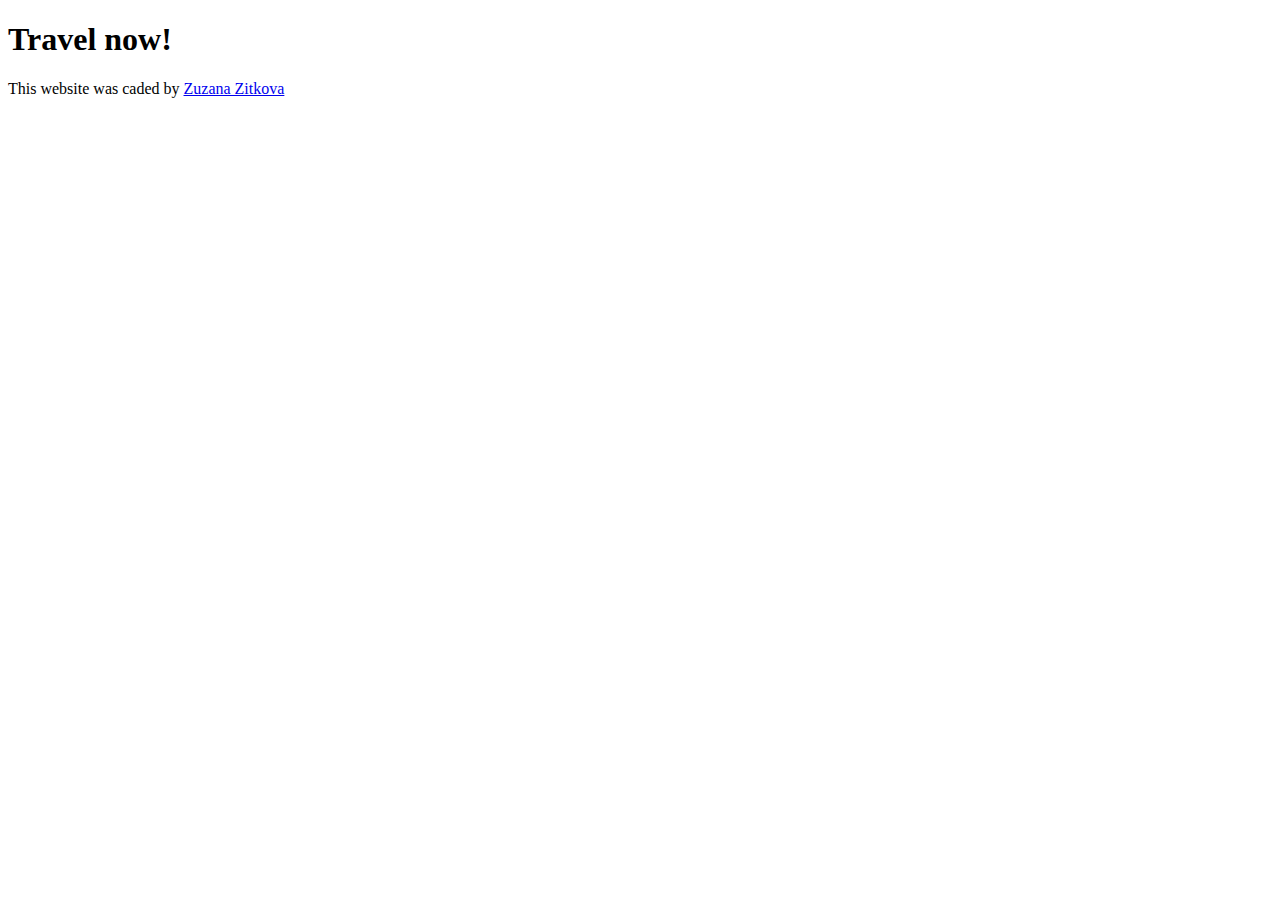
==== index.html @ 15201b0f "added highlight and link to github open source" ====
<!DOCTYPE html>
<html lang="en">
  <head>
    <link rel="preconnect" href="https://fonts.googleapis.com" />
    <link rel="preconnect" href="https://fonts.gstatic.com" crossorigin />
    <link
      href="https://fonts.googleapis.com/css2?family=Inconsolata:wght@200;300;500;700&family=Poppins:ital,wght@0,100;0,200;0,300;0,400;0,500;0,600;0,700;0,800;0,900;1,100;1,200;1,300;1,400;1,500;1,600;1,700;1,800;1,900&display=swap"
      rel="stylesheet"
    />
    <link rel="stylesheet" href="style/styles.css" />
    <meta charset="UTF-8" />
    <meta http-equiv="X-UA-Compatible" content="IE=edge" />
    <meta name="viewport" content="width=device-width, initial-scale=1.0" />
    <title>Travel</title>
  </head>
  <body>
    <h1>Travel now!</h1>
    <p>
      This website was caded by
      <a href="https://github.com/ZuzanaZitkova/travel">Zuzana Zitkova</a>
    </p>
  </body>
</html>
---- style/styles.css ----
/*font-family: 'Inconsolata', monospace
font-family: 'Poppins', sans-serif*/
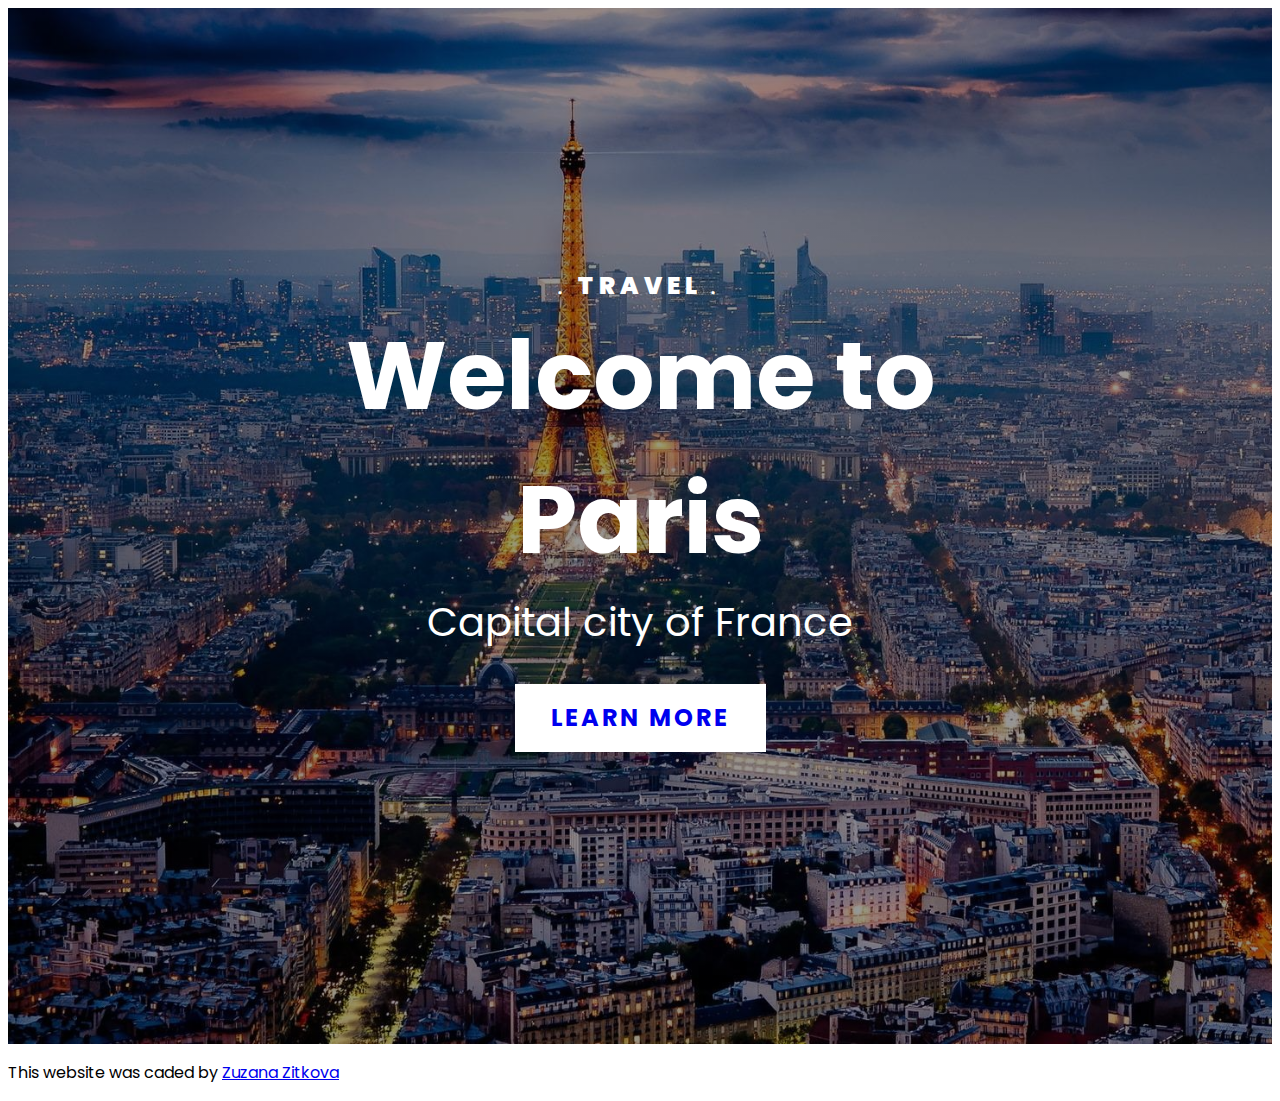
==== commit 02d287bd: "added a responsive header with an image background" ====
--- a/index.html
+++ b/index.html
@@ -14,7 +14,14 @@
     <title>Travel</title>
   </head>
   <body>
-    <h1>Travel now!</h1>
+    <div class="container">
+      <header>
+        <h3>﹒TRAVEL﹒</h3>
+        <h1>Welcome to Paris</h1>
+        <h2>Capital city of France</h2>
+        <a href="#">Learn more</a>
+      </header>
+    </div>
     <p>
       This website was caded by
       <a href="https://github.com/ZuzanaZitkova/travel">Zuzana Zitkova</a>
--- a/style/styles.css
+++ b/style/styles.css
@@ -1,2 +1,79 @@
 /*font-family: 'Inconsolata', monospace
 font-family: 'Poppins', sans-serif*/
+
+body {
+  font-family: poppins;
+}
+
+header {
+  background-image: linear-gradient(rgba(0, 0, 0, 0.4), rgba(0, 0, 0, 0.4)),
+    url('../images/paris.png');
+  background-repeat: none;
+  background-size: cover;
+  padding: 260px;
+  text-align: center;
+}
+
+.container {
+  max-width: 1400px;
+  margin: 0 auto;
+}
+
+header h1 {
+  font-weight: 700;
+  font-size: 96px;
+  line-height: 1.5;
+  margin: 0;
+  color: white;
+}
+
+header h2 {
+  font-weight: 400;
+  font-size: 40px;
+  line-height: 1.5;
+  margin: 0;
+  color: white;
+  text-align: center;
+}
+
+header h3 {
+  font-weight: 900;
+  font-size: 24px;
+  line-height: 1.5;
+  letter-spacing: 5px;
+  margin: 0;
+  color: white;
+}
+
+header a {
+  font-weight: 700;
+  font-size: 24px;
+  line-height: 1.5;
+  text-align: center;
+  letter-spacing: 3px;
+  text-decoration: none;
+  text-transform: uppercase;
+  padding: 16px 36px;
+  display: inline-block;
+  margin: 32px;
+  background-color: white;
+}
+
+@media (max-width: 900px) {
+  header {
+    padding: 30px 0;
+  }
+  header h1 {
+    font-size: 45px;
+  }
+  header h2 {
+    font-size: 20px;
+  }
+  header h3 {
+    font-size: 12px;
+  }
+  header a {
+    font-size: 10px;
+    padding: 10px 16px;
+  }
+}
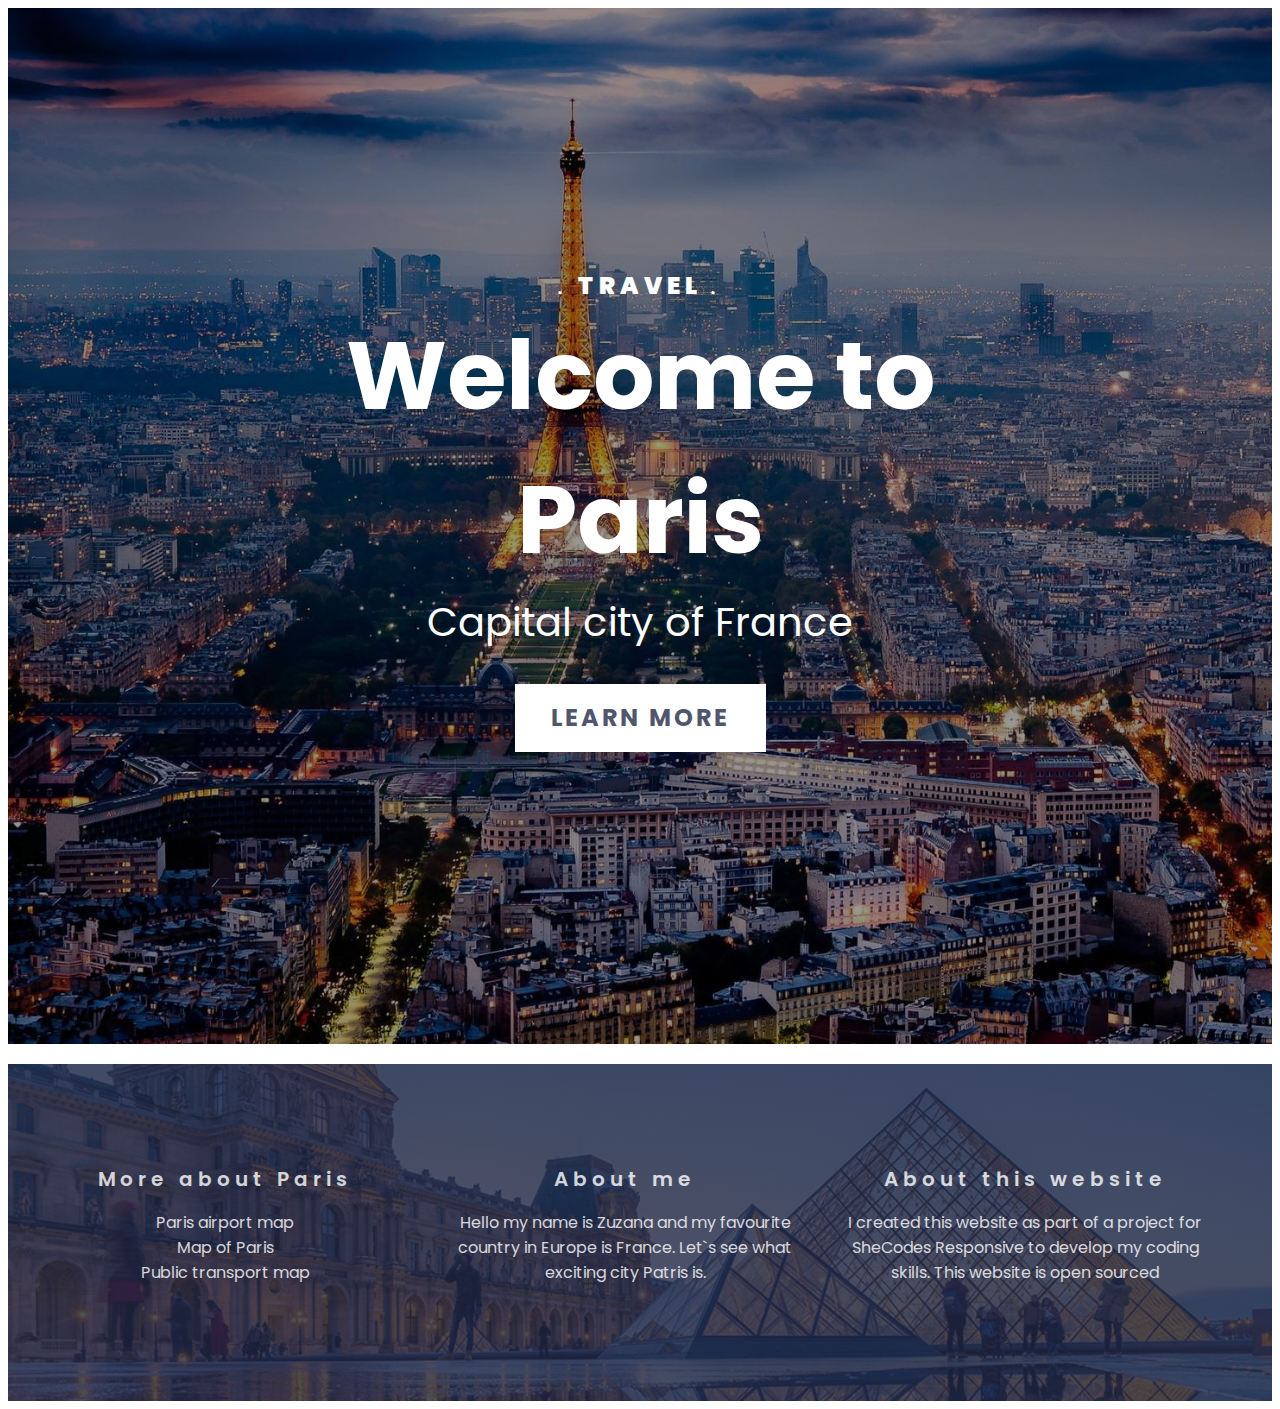
==== commit 09b3fec1: "added a footer" ====
--- a/index.html
+++ b/index.html
@@ -21,10 +21,57 @@
         <h2>Capital city of France</h2>
         <a href="#">Learn more</a>
       </header>
+      <footer>
+        <section class="grid">
+          <div>
+            <h3>More about Paris</h3>
+            <ul>
+              <li>
+                <a
+                  href="https://www.parisaeroport.fr/en/passengers/access/paris-charles-de-gaulle/terminals-map"
+                  target="_blank"
+                  >Paris airport map</a
+                >
+              </li>
+              <li>
+                <a
+                  href="https://www.visitacity.com/en/paris/attractions-map?gclid=CjwKCAjwq-WgBhBMEiwAzKSH6H6j_xXSRY0WJWMGg09RiWF6VUkmETCZSEYMJHQZ6m-M_wZ0oZ720RoCUNkQAvD_BwE"
+                  target="_blank"
+                  >Map of Paris</a
+                >
+              </li>
+              <li>
+                <a href="https://www.ratp.fr/en/plans" target="_blank"
+                  >Public transport map</a
+                >
+              </li>
+            </ul>
+          </div>
+          <div>
+            <h3>About me</h3>
+            <li>
+              <p>
+                Hello my name is Zuzana and my favourite country in Europe is
+                France. Let`s see what exciting city Patris is.
+              </p>
+            </li>
+          </div>
+          <div>
+            <h3>About this website</h3>
+            <li>
+              <p>
+                I created this website as part of a project for SheCodes
+                Responsive to develop my coding skills. This website is
+                <a
+                  href="https://github.com/ZuzanaZitkova/travel"
+                  target="_blank"
+                  >open sourced</a
+                >
+              </p>
+            </li>
+          </div>
+        </section>
+      </footer>
     </div>
-    <p>
-      This website was caded by
-      <a href="https://github.com/ZuzanaZitkova/travel">Zuzana Zitkova</a>
-    </p>
   </body>
 </html>
--- a/style/styles.css
+++ b/style/styles.css
@@ -46,6 +46,7 @@
 }
 
 header a {
+  color: rgba(32, 39, 68, 0.8);
   font-weight: 700;
   font-size: 24px;
   line-height: 1.5;
@@ -57,6 +58,56 @@
   display: inline-block;
   margin: 32px;
   background-color: white;
+}
+
+section {
+  max-width: 1200px;
+  margin: 0 auto;
+}
+
+footer {
+  background-image: linear-gradient(
+      rgba(32, 39, 68, 0.8),
+      rgba(32, 39, 68, 0.8)
+    ),
+    url('../images/louvre.png');
+  background-repeat: no-repeat;
+  background-size: cover;
+  padding: 100px 0;
+  color: white;
+  margin-top: 20px;
+}
+footer ul {
+  padding-left: 0px;
+}
+footer li {
+  text-align: center;
+  margin: 0 auto;
+  list-style: none;
+  padding-right: 30px;
+  opacity: 0.8;
+}
+footer h3 {
+  opacity: 0.8;
+  text-align: center;
+  padding-right: 30px;
+  margin: 30px;
+  font-weight: 600;
+  font-size: 20px;
+  line-height: 1.5;
+  letter-spacing: 5px;
+  margin: 0;
+  color: white;
+}
+footer a {
+  color: white;
+  text-decoration: none;
+}
+
+.grid {
+  display: grid;
+  grid-template-columns: 2fr 2fr 2fr;
+  text-align: justify;
 }
 
 @media (max-width: 900px) {
@@ -76,4 +127,10 @@
     font-size: 10px;
     padding: 10px 16px;
   }
+  footer h3 {
+    font-size: 12px;
+  }
+  footer li {
+    font-size: 10px;
+  }
 }
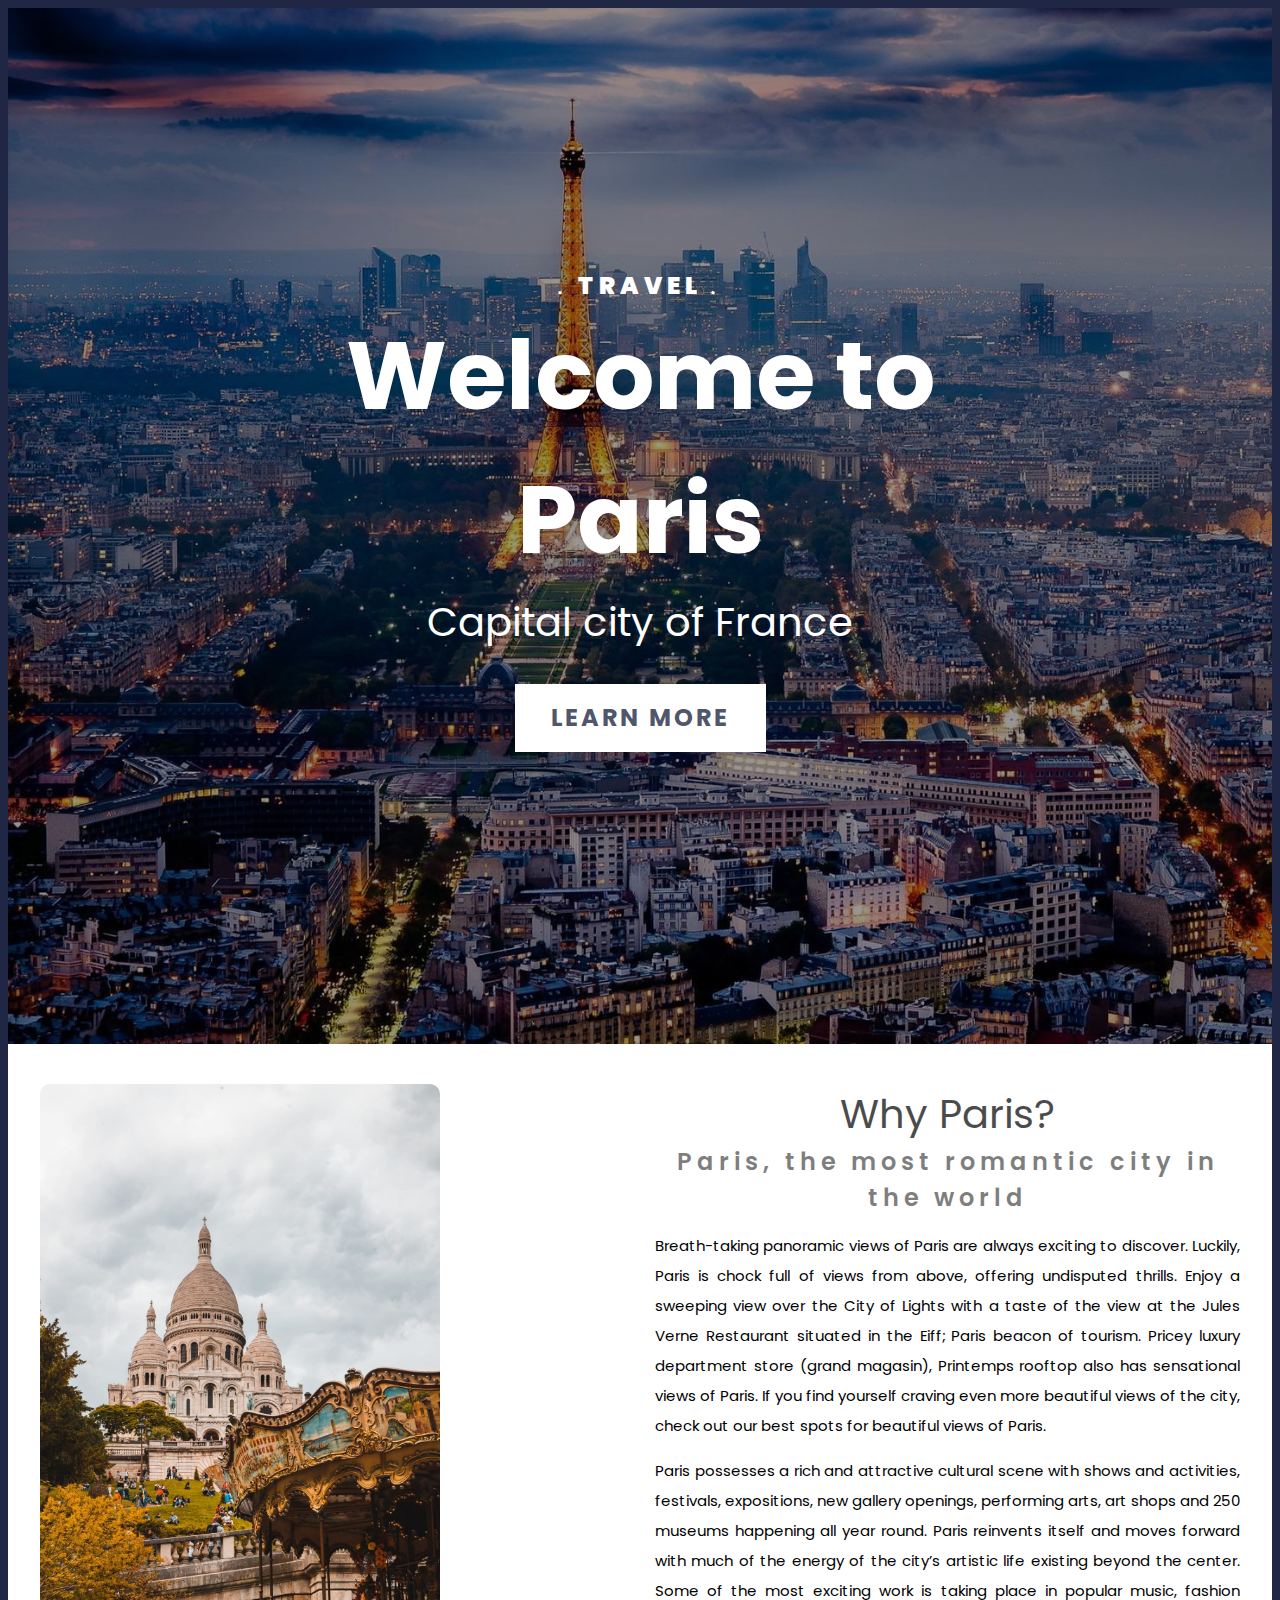
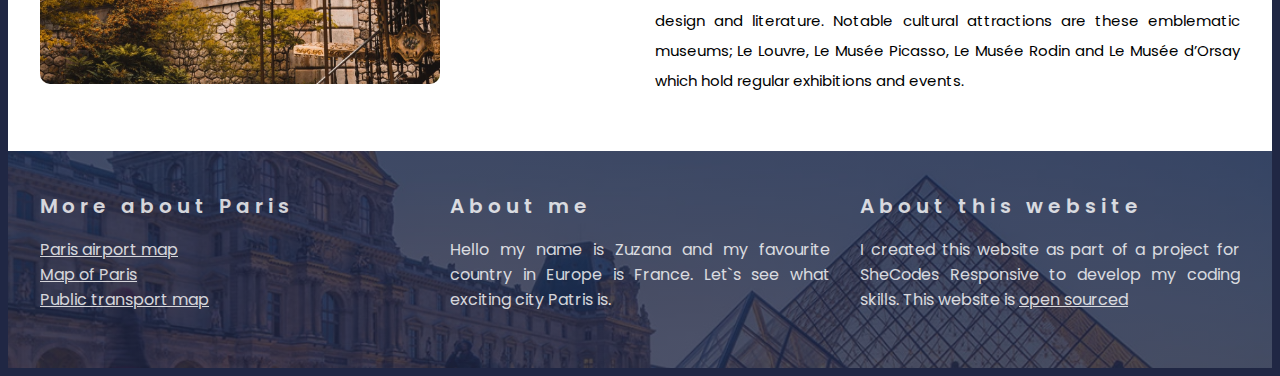
==== commit cbd7d3f3: "added first main part of the body" ====
--- a/index.html
+++ b/index.html
@@ -21,8 +21,43 @@
         <h2>Capital city of France</h2>
         <a href="#">Learn more</a>
       </header>
+      <main>
+        <section class="grid grid-2-columns">
+          <div>
+            <img src="images/church.png" />
+          </div>
+          <div>
+            <h2>Why Paris?</h2>
+            <h3>Paris, the most romantic city in the world</h3>
+            <p>
+              Breath-taking panoramic views of Paris are always exciting to
+              discover. Luckily, Paris is chock full of views from above,
+              offering undisputed thrills. Enjoy a sweeping view over the City
+              of Lights with a taste of the view at the Jules Verne Restaurant
+              situated in the Eiff; Paris beacon of tourism. Pricey luxury
+              department store (grand magasin), Printemps rooftop also has
+              sensational views of Paris. If you find yourself craving even more
+              beautiful views of the city, check out our best spots for
+              beautiful views of Paris.
+            </p>
+            <p>
+              Paris possesses a rich and attractive cultural scene with shows
+              and activities, festivals, expositions, new gallery openings,
+              performing arts, art shops and 250 museums happening all year
+              round. Paris reinvents itself and moves forward with much of the
+              energy of the city’s artistic life existing beyond the center.
+              Some of the most exciting work is taking place in popular music,
+              fashion design and literature. Notable cultural attractions are
+              these emblematic museums; Le Louvre, Le Musée Picasso, Le Musée
+              Rodin and Le Musée d’Orsay which hold regular exhibitions and
+              events.
+            </p>
+          </div>
+        </section>
+      </main>
+
       <footer>
-        <section class="grid">
+        <section class="grid grid-3-columns">
           <div>
             <h3>More about Paris</h3>
             <ul>
--- a/style/styles.css
+++ b/style/styles.css
@@ -3,6 +3,7 @@
 
 body {
   font-family: poppins;
+  background-color: rgba(32, 39, 68);
 }
 
 header {
@@ -65,6 +66,40 @@
   margin: 0 auto;
 }
 
+img {
+  max-width: 600px;
+  height: 600px;
+  border-radius: 10px;
+}
+main {
+  background-color: white;
+  padding: 40px 0;
+  margin: 0 auto;
+}
+
+main h2 {
+  font-weight: 400;
+  font-size: 40px;
+  line-height: 1.5;
+  margin: 0;
+  opacity: 0.7;
+  text-align: center;
+}
+
+main h3 {
+  font-weight: 600;
+  text-align: center;
+  font-size: 24px;
+  line-height: 1.5;
+  letter-spacing: 5px;
+  margin: 0;
+  opacity: 0.5;
+}
+
+main p {
+  font-size: 15px;
+  line-height: 2;
+}
 footer {
   background-image: linear-gradient(
       rgba(32, 39, 68, 0.8),
@@ -73,24 +108,19 @@
     url('../images/louvre.png');
   background-repeat: no-repeat;
   background-size: cover;
-  padding: 100px 0;
+  padding: 40px 0;
   color: white;
-  margin-top: 20px;
 }
 footer ul {
-  padding-left: 0px;
+  padding: 0px;
 }
 footer li {
-  text-align: center;
   margin: 0 auto;
   list-style: none;
-  padding-right: 30px;
   opacity: 0.8;
 }
 footer h3 {
   opacity: 0.8;
-  text-align: center;
-  padding-right: 30px;
   margin: 30px;
   font-weight: 600;
   font-size: 20px;
@@ -101,13 +131,19 @@
 }
 footer a {
   color: white;
-  text-decoration: none;
+}
+.grid-2-columns {
+  grid-template-columns: 1fr 1fr;
+  grid-gap: 20px;
 }
 
+.grid-3-columns {
+  grid-template-columns: 2fr 2fr 2fr;
+}
 .grid {
   display: grid;
-  grid-template-columns: 2fr 2fr 2fr;
   text-align: justify;
+  grid-gap: 30px;
 }
 
 @media (max-width: 900px) {
@@ -115,22 +151,44 @@
     padding: 30px 0;
   }
   header h1 {
-    font-size: 45px;
+    font-size: 60px;
   }
   header h2 {
-    font-size: 20px;
+    font-size: 25px;
   }
   header h3 {
-    font-size: 12px;
+    font-size: 15px;
   }
   header a {
-    font-size: 10px;
+    font-size: 15px;
     padding: 10px 16px;
   }
+
+  .grid-2-columns {
+    grid-template-columns: 1fr;
+    padding: 20px;
+  }
+  main img {
+    display: block;
+    margin: 0 auto;
+  }
+  main h2 {
+    font-size: 25px;
+  }
+  main h3 {
+    font-size: 15px;
+  }
+  main p {
+    font-size: 15px;
+  }
+  .grid-3-columns {
+    grid-template-columns: 1fr;
+    padding: 20px;
+  }
   footer h3 {
-    font-size: 12px;
+    font-size: 15px;
   }
   footer li {
-    font-size: 10px;
+    font-size: 15px;
   }
 }
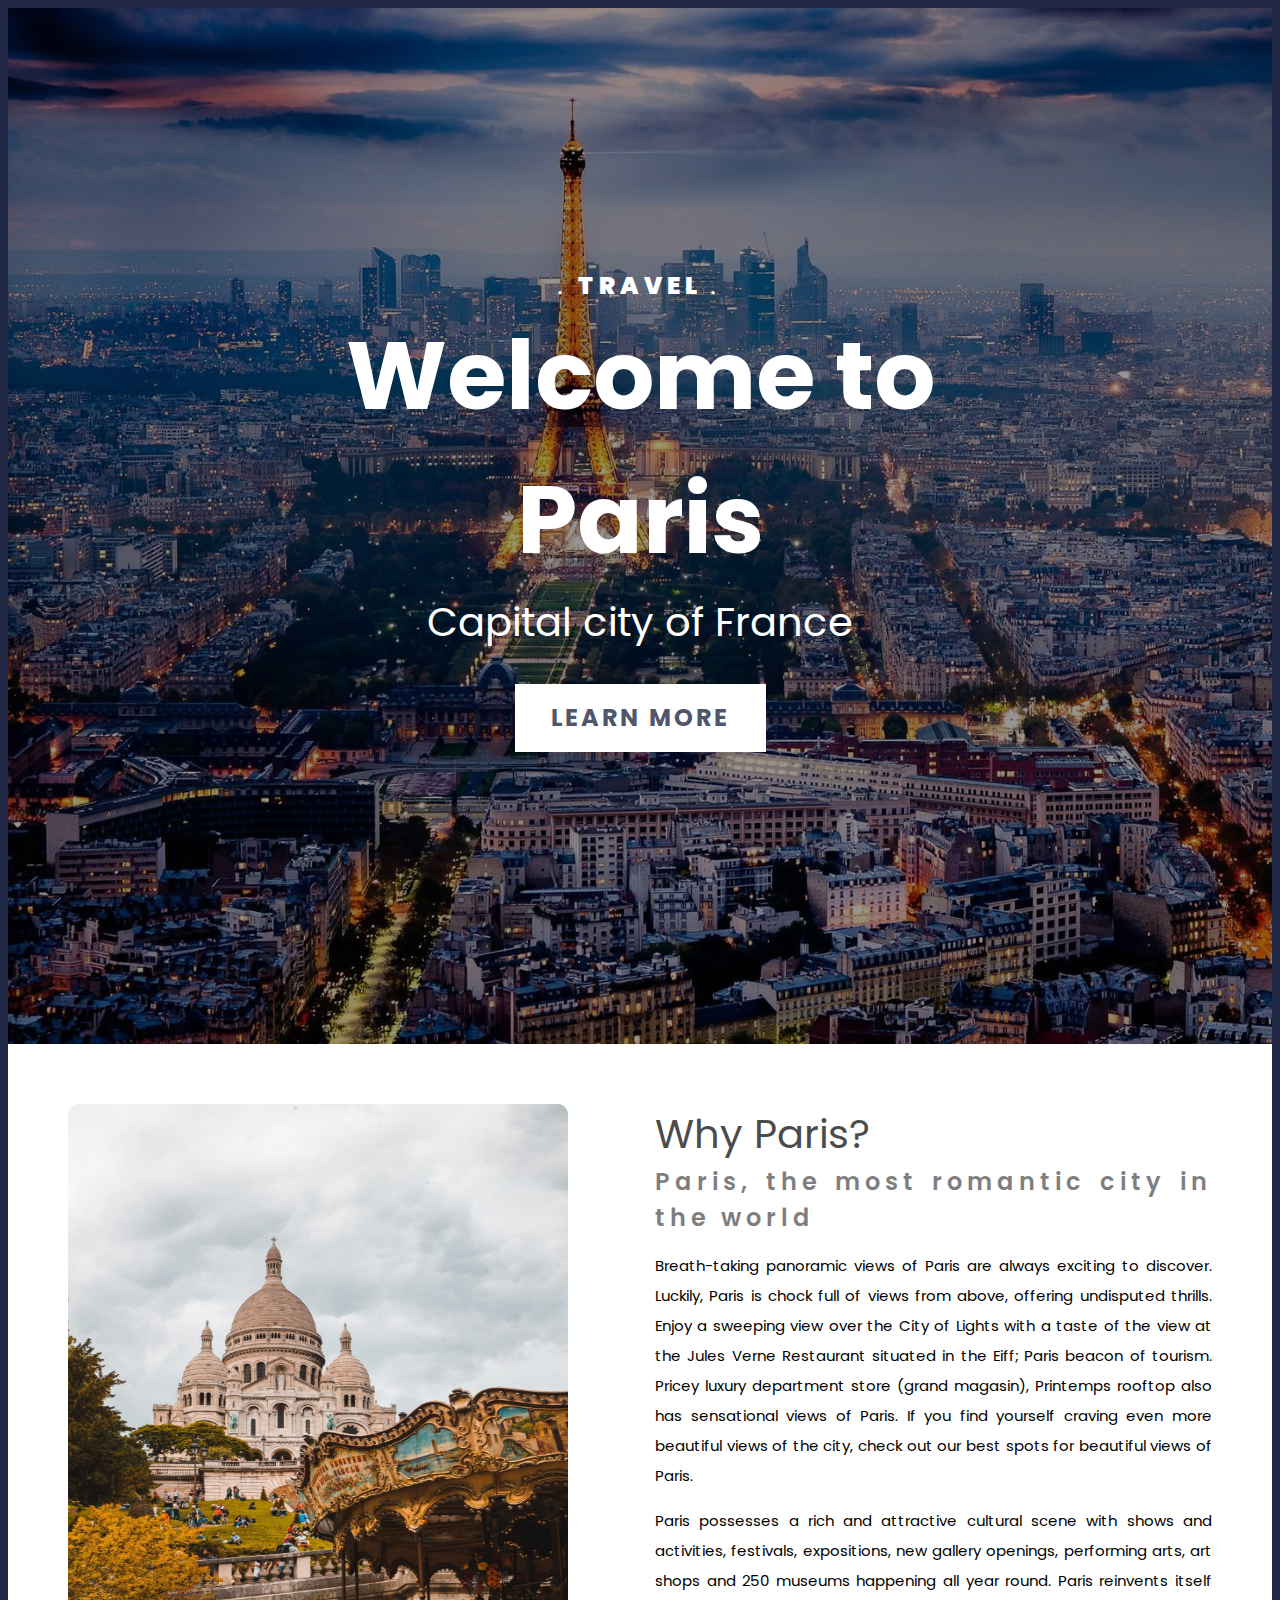
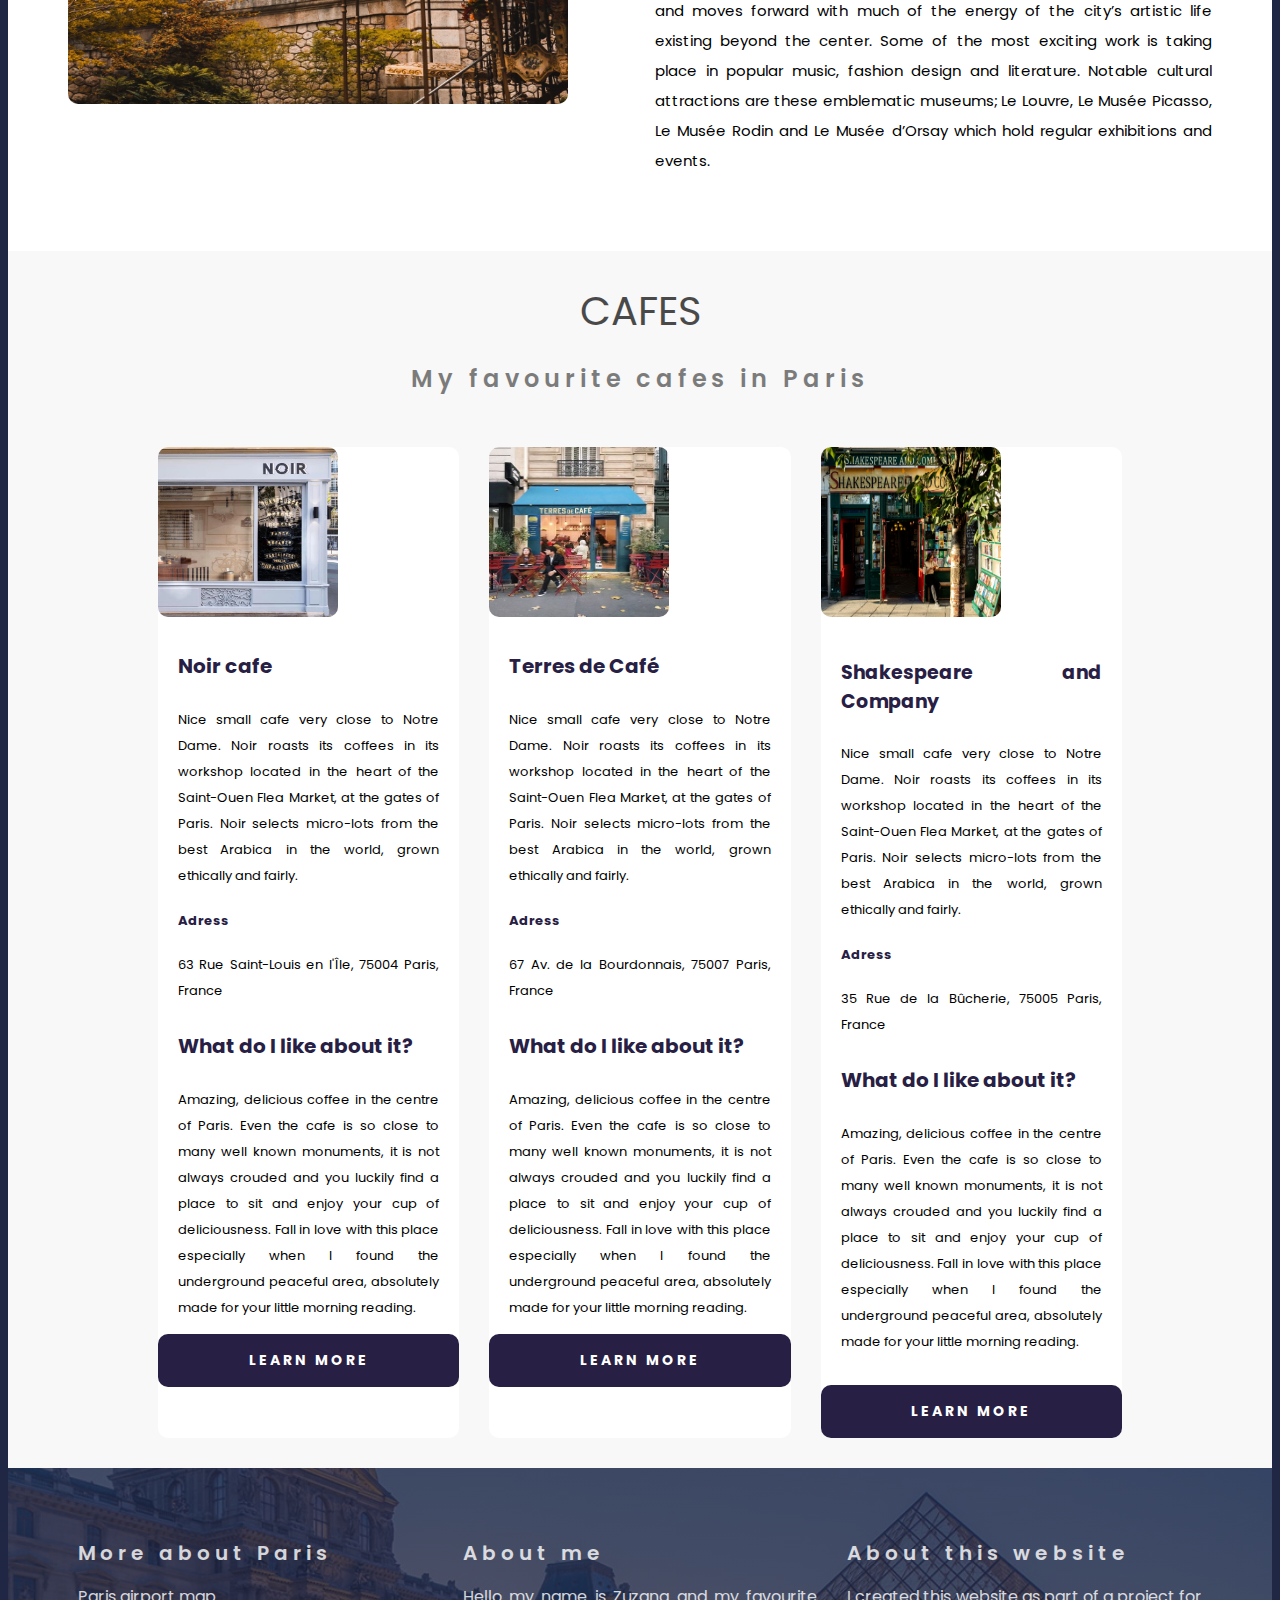
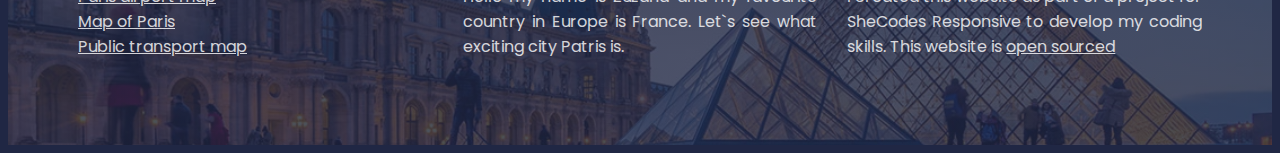
==== commit 2696ba2e: "added a new part of main section "My favourite cafes in Paris"" ====
--- a/index.html
+++ b/index.html
@@ -54,6 +54,96 @@
             </p>
           </div>
         </section>
+        <section class="secondary">
+          <h2 class="center">CAFES</h2>
+          <h3 class="center">My favourite cafes in Paris</h3>
+          <div class="grid grid-3-columns">
+            <div class="card">
+              <div class="card-header">
+                <img src="images/noir2.png" />
+              </div>
+              <div class="card-body">
+                <h4>Noir cafe</h4>
+                <p>
+                  Nice small cafe very close to Notre Dame. Noir roasts its
+                  coffees in its workshop located in the heart of the Saint-Ouen
+                  Flea Market, at the gates of Paris. Noir selects micro-lots
+                  from the best Arabica in the world, grown ethically and
+                  fairly.
+                </p>
+                <h5>Adress</h5>
+                <p>63 Rue Saint-Louis en l'Île, 75004 Paris, France</p>
+                <h4>What do I like about it?</h4>
+                <p>
+                  Amazing, delicious coffee in the centre of Paris. Even the
+                  cafe is so close to many well known monuments, it is not
+                  always crouded and you luckily find a place to sit and enjoy
+                  your cup of deliciousness. Fall in love with this place
+                  especially when I found the underground peaceful area,
+                  absolutely made for your little morning reading.
+                </p>
+              </div>
+              <a href="https://noircoffeeshop.com" class="btn">Learn more</a>
+            </div>
+            <div class="card">
+              <div class="card-header">
+                <img src="images/terres.png" />
+              </div>
+              <div class="card-body">
+                <h4>Terres de Café</h4>
+                <p>
+                  Nice small cafe very close to Notre Dame. Noir roasts its
+                  coffees in its workshop located in the heart of the Saint-Ouen
+                  Flea Market, at the gates of Paris. Noir selects micro-lots
+                  from the best Arabica in the world, grown ethically and
+                  fairly.
+                </p>
+                <h5>Adress</h5>
+                <p>67 Av. de la Bourdonnais, 75007 Paris, France</p>
+                <h4>What do I like about it?</h4>
+                <p>
+                  Amazing, delicious coffee in the centre of Paris. Even the
+                  cafe is so close to many well known monuments, it is not
+                  always crouded and you luckily find a place to sit and enjoy
+                  your cup of deliciousness. Fall in love with this place
+                  especially when I found the underground peaceful area,
+                  absolutely made for your little morning reading.
+                </p>
+              </div>
+              <a href="https://noircoffeeshop.com" class="btn">Learn more</a>
+            </div>
+
+            <div class="card">
+              <div class="card-header">
+                <img src="images/shakespeare.png" />
+              </div>
+              <div class="card-body">
+                <h4 class="shakespeare">Shakespeare and Company</h4>
+                <p>
+                  Nice small cafe very close to Notre Dame. Noir roasts its
+                  coffees in its workshop located in the heart of the Saint-Ouen
+                  Flea Market, at the gates of Paris. Noir selects micro-lots
+                  from the best Arabica in the world, grown ethically and
+                  fairly.
+                </p>
+                <h5>Adress</h5>
+                <p>35 Rue de la Bûcherie, 75005 Paris, France</p>
+                <h4>What do I like about it?</h4>
+                <p>
+                  Amazing, delicious coffee in the centre of Paris. Even the
+                  cafe is so close to many well known monuments, it is not
+                  always crouded and you luckily find a place to sit and enjoy
+                  your cup of deliciousness. Fall in love with this place
+                  especially when I found the underground peaceful area,
+                  absolutely made for your little morning reading.
+                </p>
+              </div>
+              <div class="button">
+                <a href="https://noircoffeeshop.com" class="btn">Learn more</a>
+              </div>
+            </div>
+          </div>
+        </section>
       </main>
 
       <footer>
--- a/style/styles.css
+++ b/style/styles.css
@@ -16,7 +16,7 @@
 }
 
 .container {
-  max-width: 1400px;
+  max-width: 1300px;
   margin: 0 auto;
 }
 
@@ -62,18 +62,20 @@
 }
 
 section {
-  max-width: 1200px;
-  margin: 0 auto;
+  max-width: 100%;
+  margin: 0 auto;
+  padding: 60px;
 }
 
 img {
-  max-width: 600px;
+  width: 500px;
   height: 600px;
   border-radius: 10px;
+  margin: auto;
 }
 main {
   background-color: white;
-  padding: 40px 0;
+
   margin: 0 auto;
 }
 
@@ -83,12 +85,10 @@
   line-height: 1.5;
   margin: 0;
   opacity: 0.7;
-  text-align: center;
 }
 
 main h3 {
   font-weight: 600;
-  text-align: center;
   font-size: 24px;
   line-height: 1.5;
   letter-spacing: 5px;
@@ -96,10 +96,78 @@
   opacity: 0.5;
 }
 
+.card h4 {
+  font-weight: 700;
+  font-size: 20px;
+  line-height: 1.5;
+  color: #272044;
+}
+
+.card h5 {
+  font-weight: 700;
+  font-size: 13px;
+  line-height: 1.5;
+  color: #272044;
+}
+.card p {
+  font-size: 13px;
+}
 main p {
   font-size: 15px;
   line-height: 2;
 }
+.card img {
+  margin: 0;
+  width: 180px;
+  height: 170px;
+}
+.card-body .shakespeare {
+  font-size: 19px;
+  margin-top: 35px;
+}
+.card {
+  margin-top: 30px;
+  border-radius: 10px;
+  background: white;
+}
+
+.card-body {
+  padding-right: 20px;
+  padding-left: 20px;
+  padding-bottom: 0;
+}
+.btn {
+  border-radius: 10px;
+  display: block;
+  color: white;
+  font-weight: 700;
+  font-size: 14px;
+  line-height: 1.5;
+  text-align: center;
+  letter-spacing: 3px;
+  text-transform: uppercase;
+  padding: 16px;
+  background-color: #272044;
+  text-decoration: none;
+}
+
+.button {
+  margin-top: 30px;
+  width: auto;
+}
+
+main .secondary h3 {
+  margin: 20px;
+}
+main .secondary {
+  background-color: #f8f8f8;
+  padding: 30px 150px;
+}
+
+main .center {
+  text-align: center;
+}
+
 footer {
   background-image: linear-gradient(
       rgba(32, 39, 68, 0.8),
@@ -108,7 +176,7 @@
     url('../images/louvre.png');
   background-repeat: no-repeat;
   background-size: cover;
-  padding: 40px 0;
+  padding: 10px;
   color: white;
 }
 footer ul {
@@ -132,6 +200,7 @@
 footer a {
   color: white;
 }
+
 .grid-2-columns {
   grid-template-columns: 1fr 1fr;
   grid-gap: 20px;
@@ -145,7 +214,19 @@
   text-align: justify;
   grid-gap: 30px;
 }
-
+@media (max-width: 1200px) {
+  main .secondary {
+    padding: 20px;
+  }
+  main img {
+    display: block;
+    margin: 0 auto;
+  }
+  .grid-2-columns {
+    grid-template-columns: 1fr;
+    padding: 20px;
+  }
+}
 @media (max-width: 900px) {
   header {
     padding: 30px 0;
@@ -172,6 +253,9 @@
     display: block;
     margin: 0 auto;
   }
+  main .secondary {
+    padding: 20px;
+  }
   main h2 {
     font-size: 25px;
   }
@@ -185,6 +269,7 @@
     grid-template-columns: 1fr;
     padding: 20px;
   }
+
   footer h3 {
     font-size: 15px;
   }
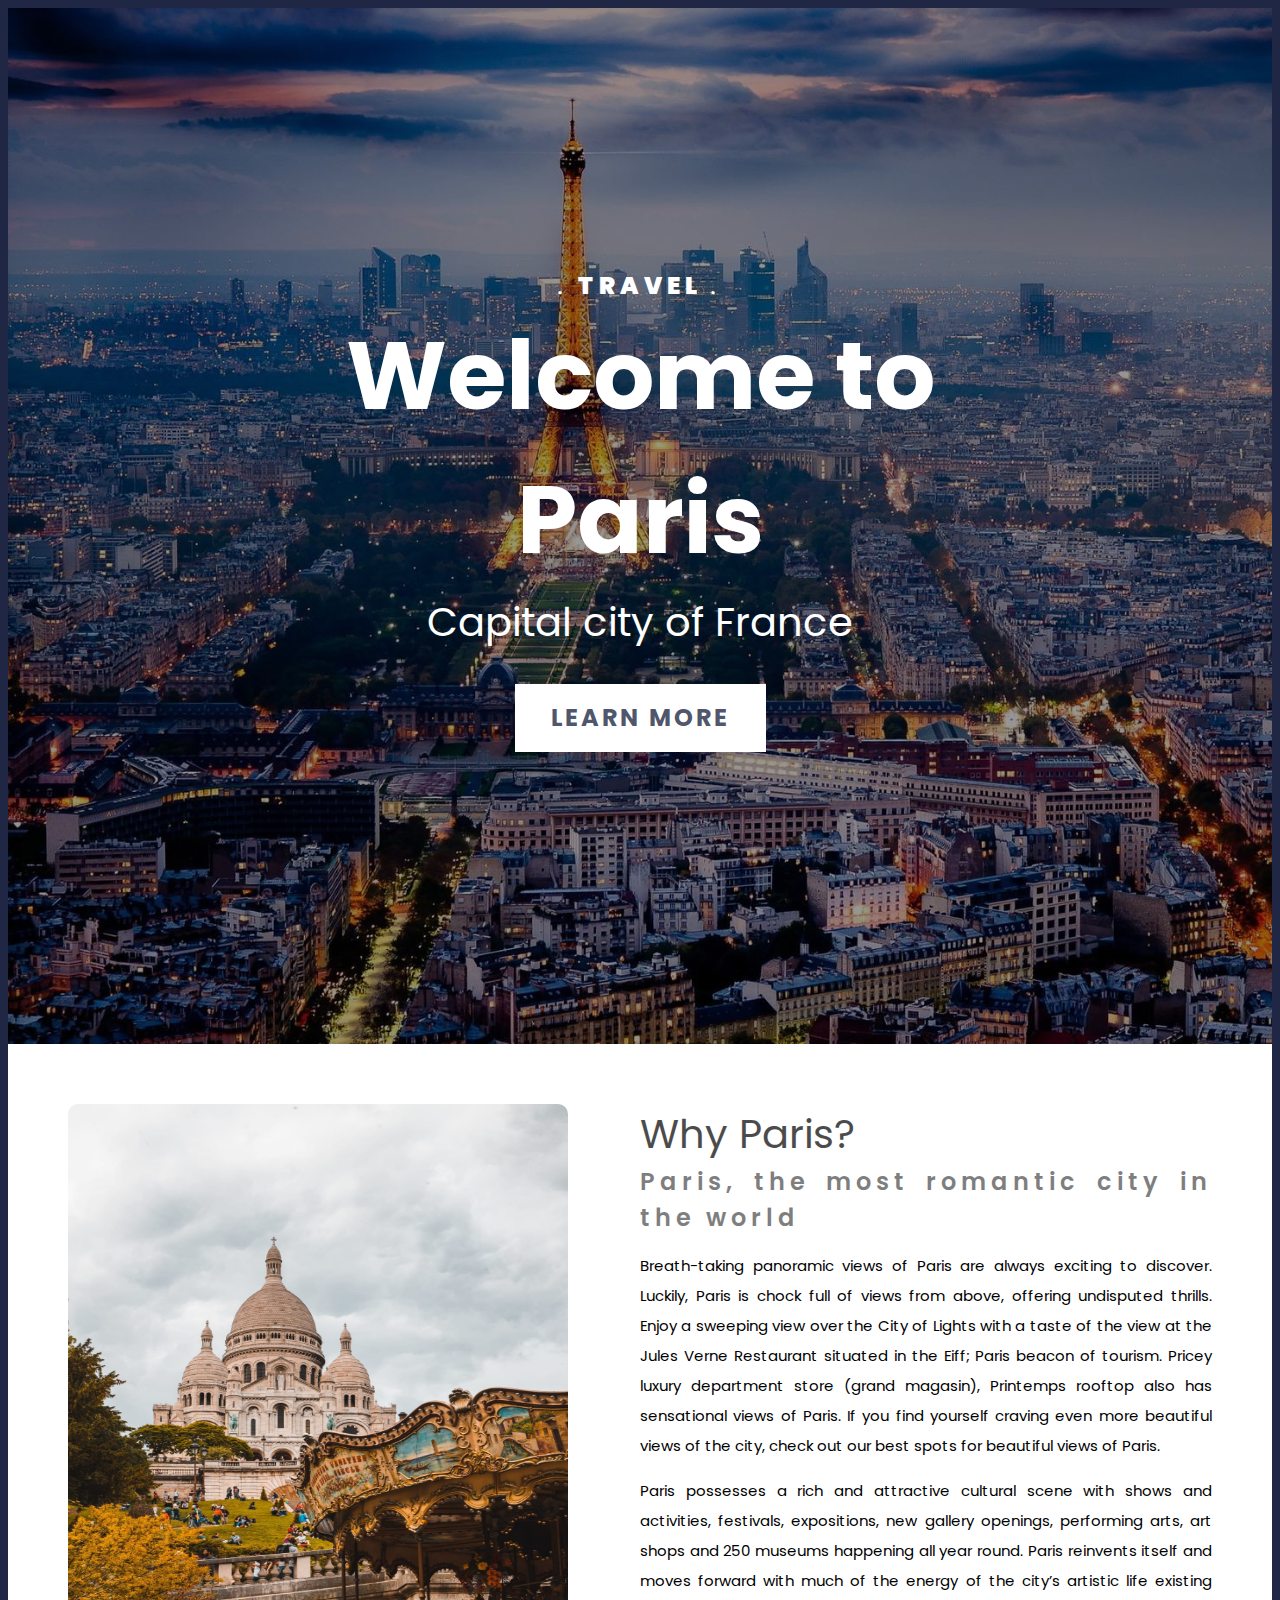
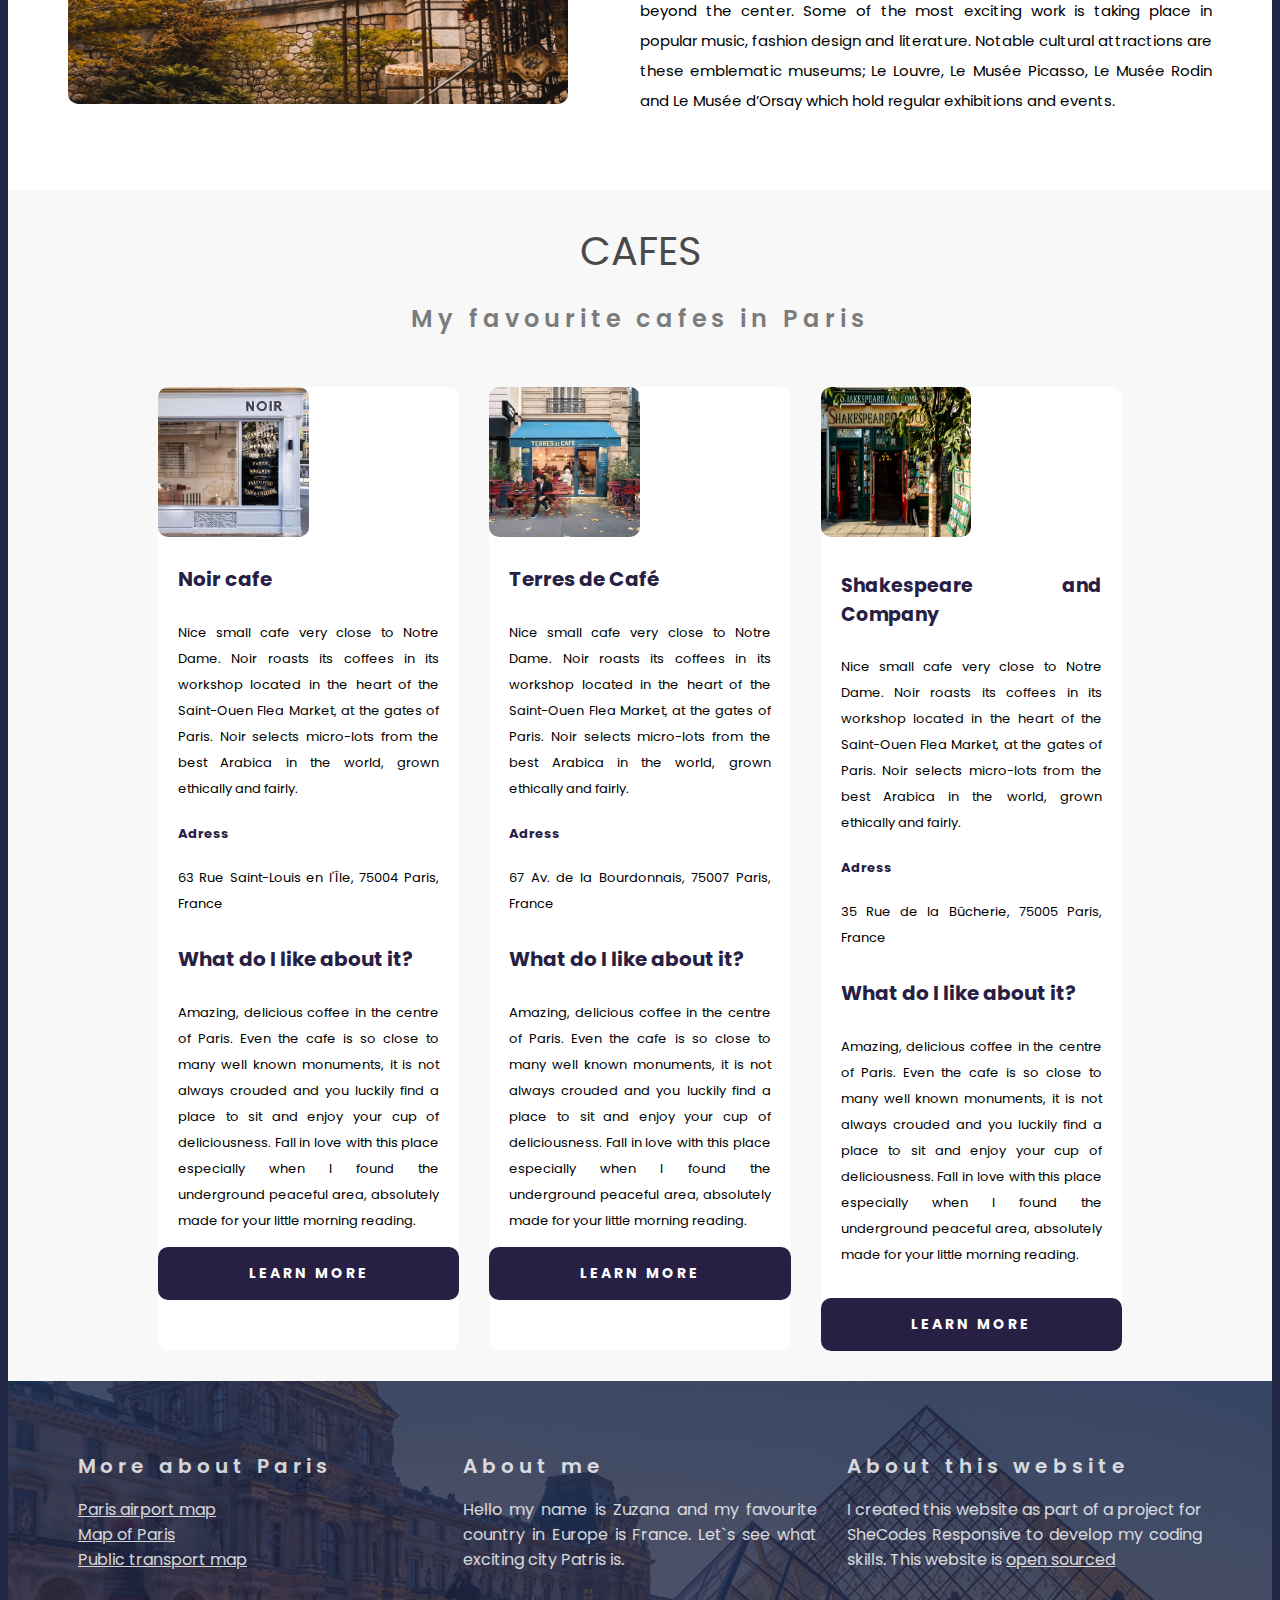
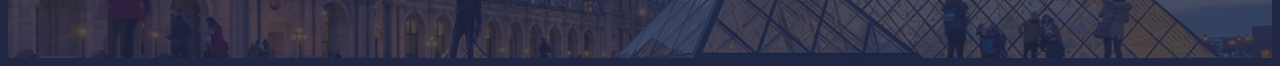
==== commit 40dd6f82: "added embeds - maps,  into main section of cafes" ====
--- a/index.html
+++ b/index.html
@@ -59,8 +59,16 @@
           <h3 class="center">My favourite cafes in Paris</h3>
           <div class="grid grid-3-columns">
             <div class="card">
-              <div class="card-header">
+              <div class="card-header grid grid-2-columns">
                 <img src="images/noir2.png" />
+                <iframe
+                  src="https://www.google.com/maps/embed?pb=!1m18!1m12!1m3!1d2625.3044300437946!2d2.352536515792179!3d48.85240497928693!2m3!1f0!2f0!3f0!3m2!1i1024!2i768!4f13.1!3m3!1m2!1s0x47e67110d8b4b9ff%3A0x73996afec24059aa!2sNoir%20-%20Coffee%20Shop%20%26%20Torr%C3%A9facteur!5e0!3m2!1sen!2snz!4v1679613338241!5m2!1sen!2snz"
+                  class="embed"
+                  style="border: 0"
+                  allowfullscreen=""
+                  loading="lazy"
+                  referrerpolicy="no-referrer-when-downgrade"
+                ></iframe>
               </div>
               <div class="card-body">
                 <h4>Noir cafe</h4>
@@ -86,8 +94,16 @@
               <a href="https://noircoffeeshop.com" class="btn">Learn more</a>
             </div>
             <div class="card">
-              <div class="card-header">
+              <div class="card-header grid grid-2-columns">
                 <img src="images/terres.png" />
+                <iframe
+                  src="https://www.google.com/maps/embed?pb=!1m18!1m12!1m3!1d42001.06893917599!2d2.2743959705673906!3d48.85693640789798!2m3!1f0!2f0!3f0!3m2!1i1024!2i768!4f13.1!3m3!1m2!1s0x47e66fdffa621517%3A0xe8951c3979be50c9!2sTerres%20de%20Caf%C3%A9!5e0!3m2!1sen!2snz!4v1679613467592!5m2!1sen!2snz"
+                  class="embed"
+                  style="border: 0"
+                  allowfullscreen=""
+                  loading="lazy"
+                  referrerpolicy="no-referrer-when-downgrade"
+                ></iframe>
               </div>
               <div class="card-body">
                 <h4>Terres de Café</h4>
@@ -114,8 +130,16 @@
             </div>
 
             <div class="card">
-              <div class="card-header">
+              <div class="card-header grid grid-2-columns">
                 <img src="images/shakespeare.png" />
+                <iframe
+                  src="https://www.google.com/maps/embed?pb=!1m18!1m12!1m3!1d6031.321991669321!2d2.344234075776385!3d48.85276685246818!2m3!1f0!2f0!3f0!3m2!1i1024!2i768!4f13.1!3m3!1m2!1s0x47e671e11e57b6ff%3A0x1338ace04de752b3!2sShakespeare%20and%20Company!5e0!3m2!1sen!2snz!4v1679613423500!5m2!1sen!2snz"
+                  class="embed"
+                  style="border: 0"
+                  allowfullscreen=""
+                  loading="lazy"
+                  referrerpolicy="no-referrer-when-downgrade"
+                ></iframe>
               </div>
               <div class="card-body">
                 <h4 class="shakespeare">Shakespeare and Company</h4>
--- a/style/styles.css
+++ b/style/styles.css
@@ -117,9 +117,12 @@
   line-height: 2;
 }
 .card img {
-  margin: 0;
-  width: 180px;
-  height: 170px;
+  max-height: 150px;
+
+  width: 100%;
+}
+.card-header .grid-2-columns {
+  grid-gap: 0;
 }
 .card-body .shakespeare {
   font-size: 19px;
@@ -168,6 +171,11 @@
   text-align: center;
 }
 
+.embed {
+  max-height: 150px;
+  width: 100%;
+  border-radius: 10px;
+}
 footer {
   background-image: linear-gradient(
       rgba(32, 39, 68, 0.8),
@@ -203,20 +211,20 @@
 
 .grid-2-columns {
   grid-template-columns: 1fr 1fr;
-  grid-gap: 20px;
 }
 
 .grid-3-columns {
   grid-template-columns: 2fr 2fr 2fr;
+  grid-gap: 30px;
 }
 .grid {
   display: grid;
   text-align: justify;
-  grid-gap: 30px;
-}
+}
+
 @media (max-width: 1200px) {
   main .secondary {
-    padding: 20px;
+    padding: 10px;
   }
   main img {
     display: block;
@@ -226,6 +234,16 @@
     grid-template-columns: 1fr;
     padding: 20px;
   }
+  .card-header img {
+    max-width: 300px;
+    max-height: 250px;
+    margin-bottom: 10px;
+  }
+  .card-header .embed {
+    max-width: 300px;
+    max-height: 300px;
+    margin: 0 auto;
+  }
 }
 @media (max-width: 900px) {
   header {
@@ -265,6 +283,17 @@
   main p {
     font-size: 15px;
   }
+  .card-header img {
+    max-width: 300px;
+    max-height: 250px;
+    margin-bottom: 10px;
+  }
+
+  .card-header .embed {
+    max-width: 300px;
+    max-height: 300px;
+    margin: 0 auto;
+  }
   .grid-3-columns {
     grid-template-columns: 1fr;
     padding: 20px;
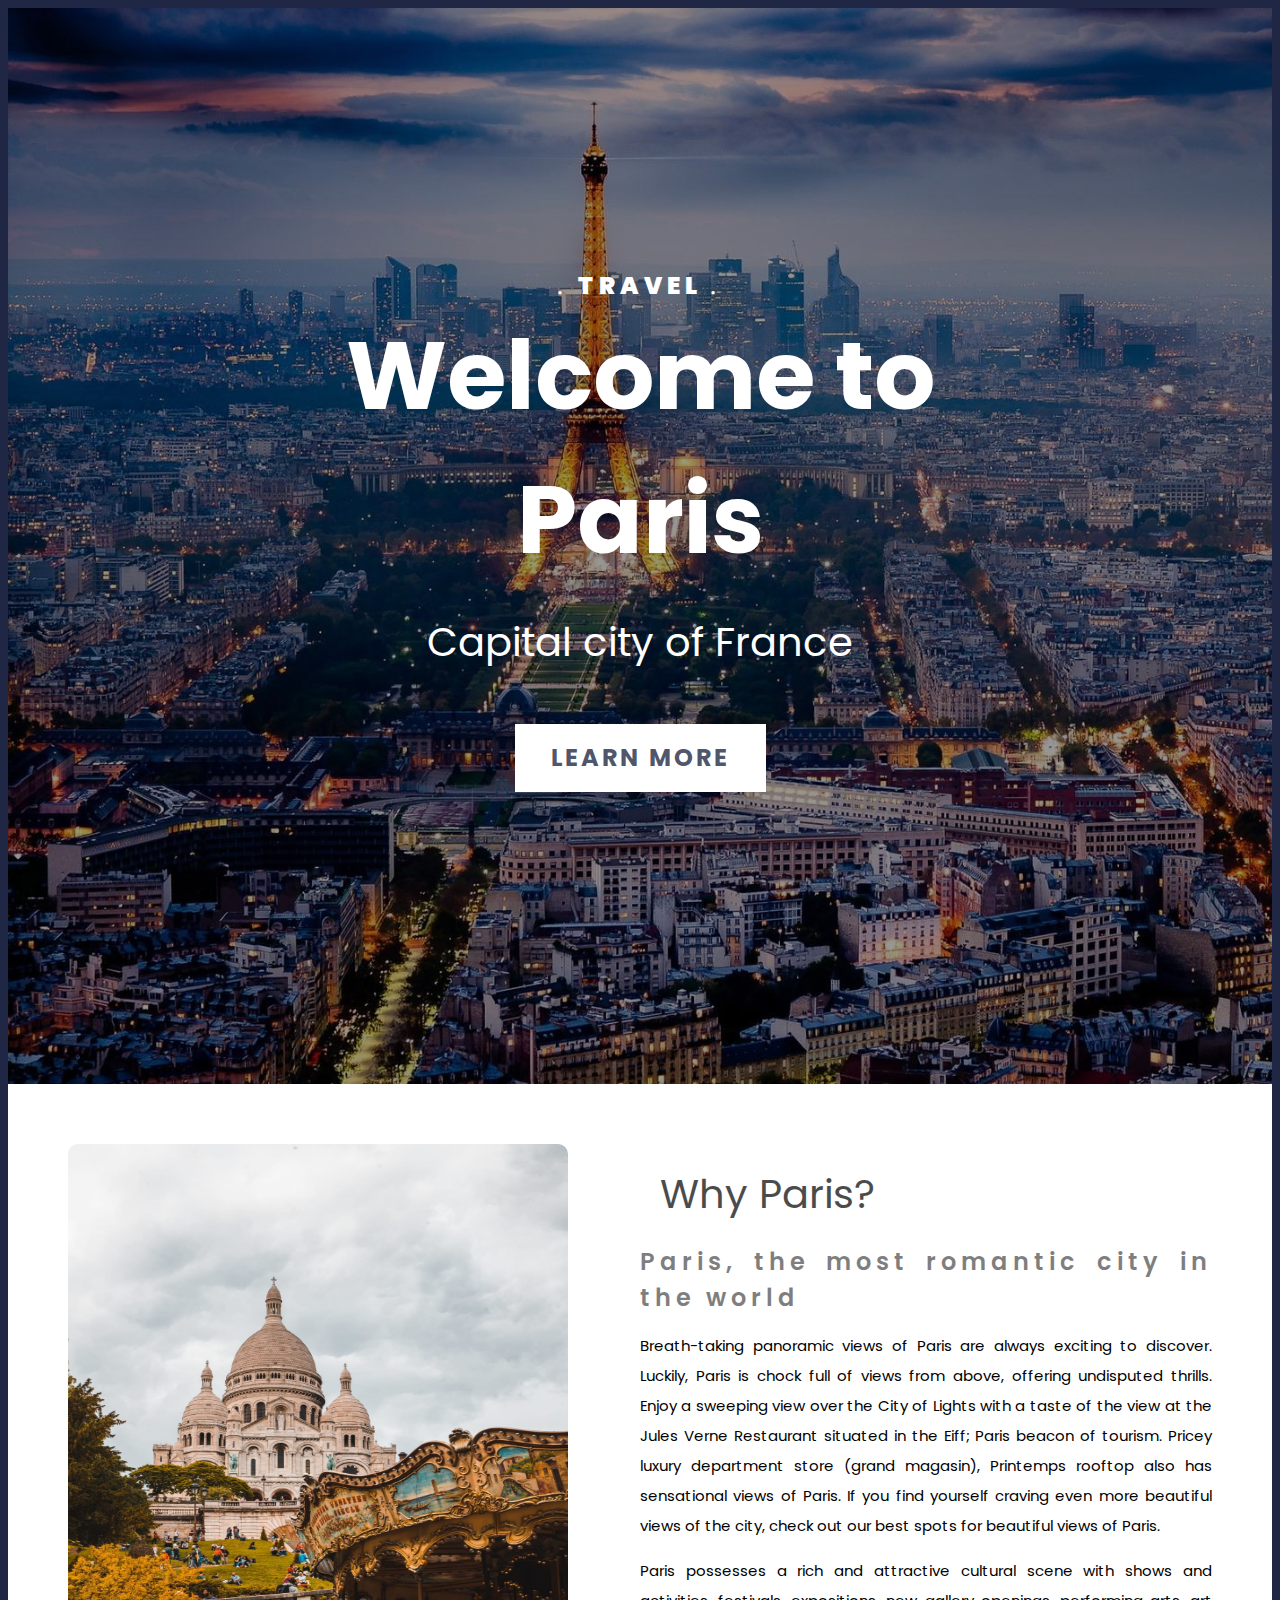
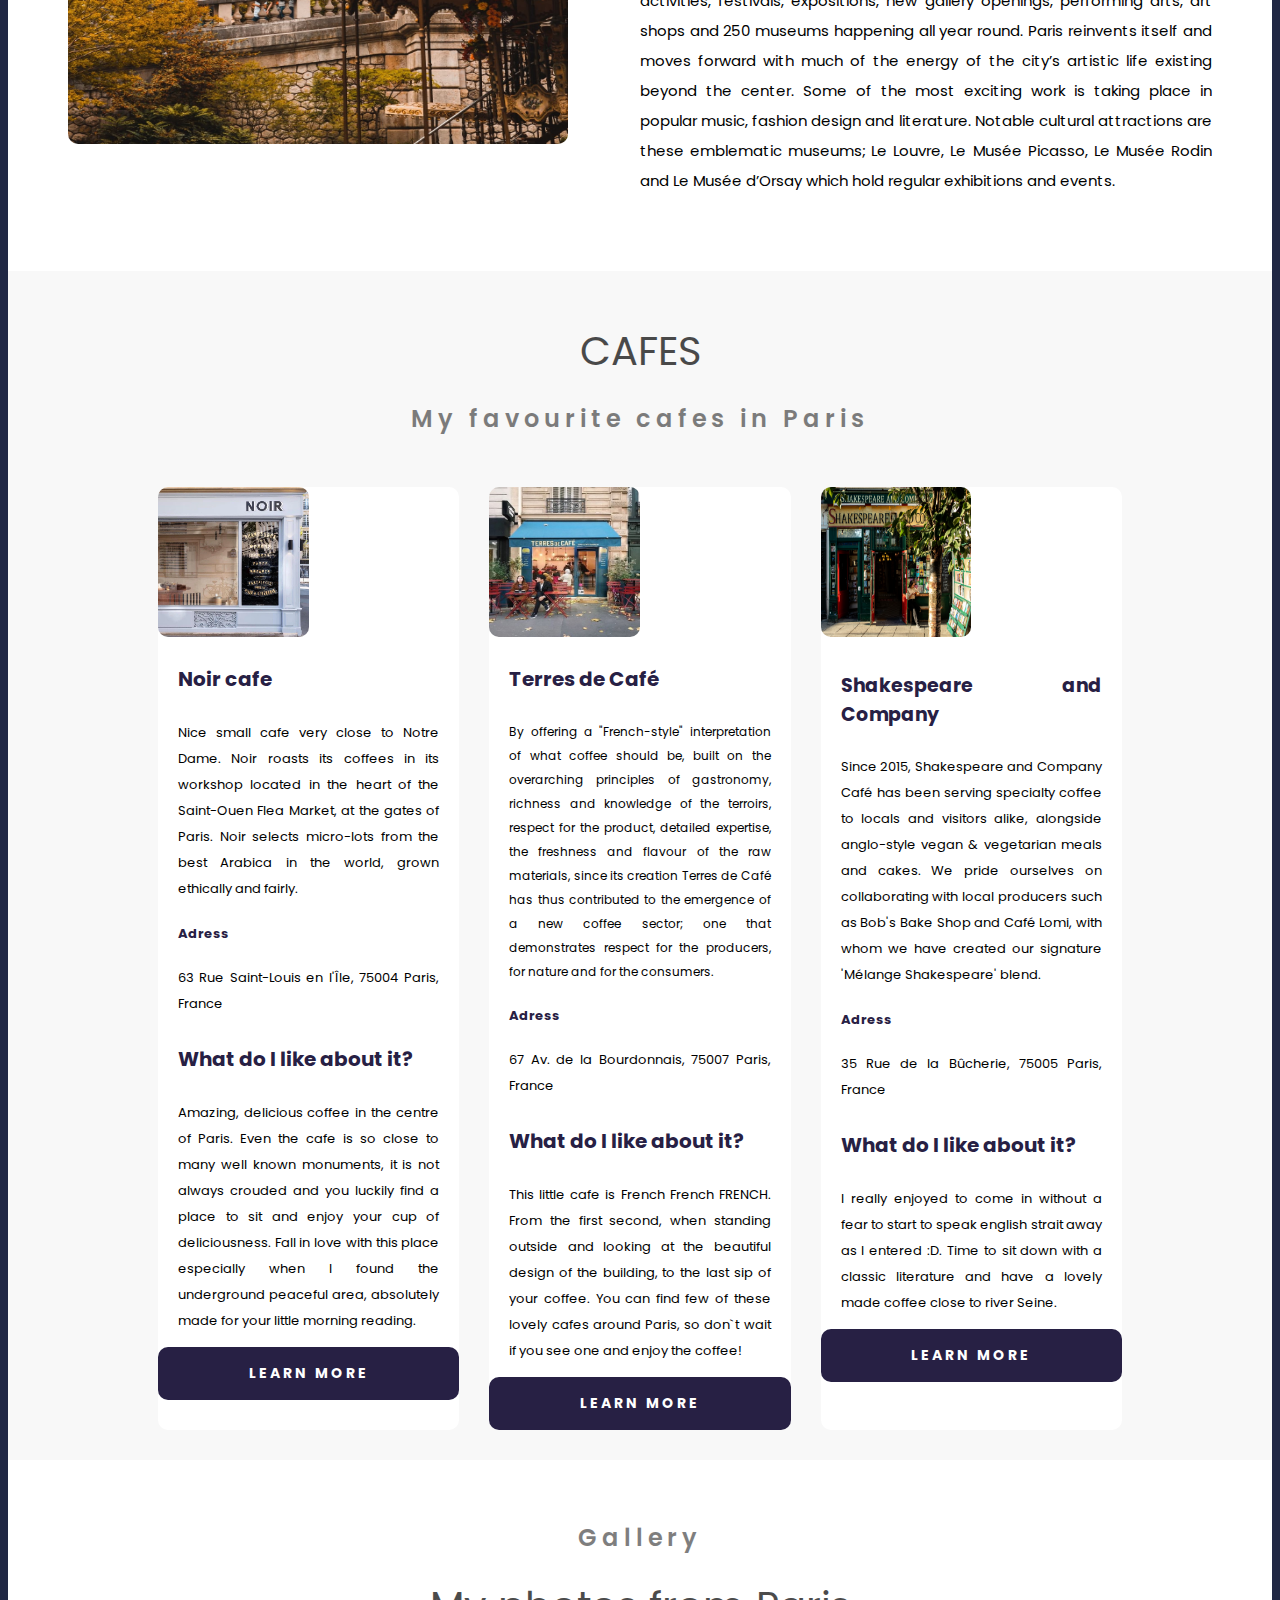
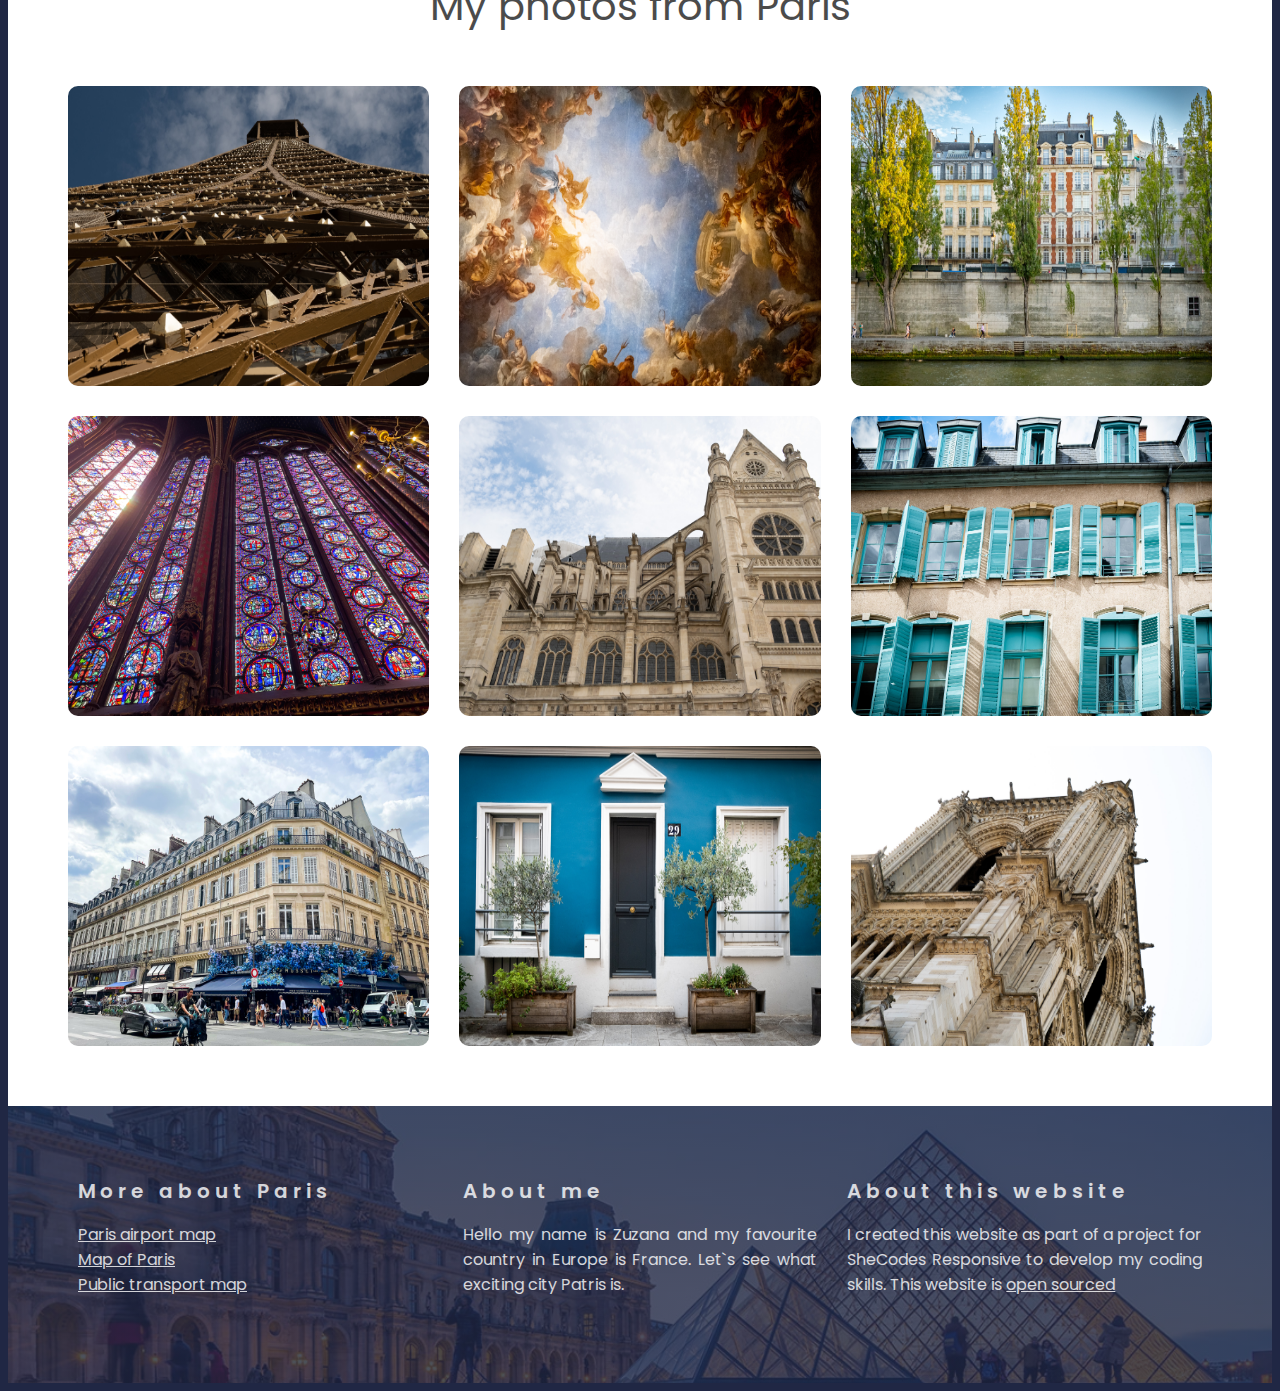
==== commit 10a0bd14: "added a picture section of the body section" ====
--- a/index.html
+++ b/index.html
@@ -19,14 +19,14 @@
         <h3>﹒TRAVEL﹒</h3>
         <h1>Welcome to Paris</h1>
         <h2>Capital city of France</h2>
-        <a href="#">Learn more</a>
+        <a href="index.html#why">Learn more</a>
       </header>
       <main>
         <section class="grid grid-2-columns">
           <div>
             <img src="images/church.png" />
           </div>
-          <div>
+          <div id="why">
             <h2>Why Paris?</h2>
             <h3>Paris, the most romantic city in the world</h3>
             <p>
@@ -91,6 +91,7 @@
                   absolutely made for your little morning reading.
                 </p>
               </div>
+
               <a href="https://noircoffeeshop.com" class="btn">Learn more</a>
             </div>
             <div class="card">
@@ -107,26 +108,31 @@
               </div>
               <div class="card-body">
                 <h4>Terres de Café</h4>
-                <p>
-                  Nice small cafe very close to Notre Dame. Noir roasts its
-                  coffees in its workshop located in the heart of the Saint-Ouen
-                  Flea Market, at the gates of Paris. Noir selects micro-lots
-                  from the best Arabica in the world, grown ethically and
-                  fairly.
+                <p class="longer-p">
+                  By offering a "French-style" interpretation of what coffee
+                  should be, built on the overarching principles of gastronomy,
+                  richness and knowledge of the terroirs, respect for the
+                  product, detailed expertise, the freshness and flavour of the
+                  raw materials, since its creation Terres de Café has thus
+                  contributed to the emergence of a new coffee sector; one that
+                  demonstrates respect for the producers, for nature and for the
+                  consumers.
                 </p>
                 <h5>Adress</h5>
                 <p>67 Av. de la Bourdonnais, 75007 Paris, France</p>
                 <h4>What do I like about it?</h4>
                 <p>
-                  Amazing, delicious coffee in the centre of Paris. Even the
-                  cafe is so close to many well known monuments, it is not
-                  always crouded and you luckily find a place to sit and enjoy
-                  your cup of deliciousness. Fall in love with this place
-                  especially when I found the underground peaceful area,
-                  absolutely made for your little morning reading.
-                </p>
-              </div>
-              <a href="https://noircoffeeshop.com" class="btn">Learn more</a>
+                  This little cafe is French French FRENCH. From the first
+                  second, when standing outside and looking at the beautiful
+                  design of the building, to the last sip of your coffee. You
+                  can find few of these lovely cafes around Paris, so don`t wait
+                  if you see one and enjoy the coffee!
+                </p>
+              </div>
+
+              <a href="https://www.terresdecafe.com/en/" class="btn"
+                >Learn more</a
+              >
             </div>
 
             <div class="card">
@@ -144,32 +150,56 @@
               <div class="card-body">
                 <h4 class="shakespeare">Shakespeare and Company</h4>
                 <p>
-                  Nice small cafe very close to Notre Dame. Noir roasts its
-                  coffees in its workshop located in the heart of the Saint-Ouen
-                  Flea Market, at the gates of Paris. Noir selects micro-lots
-                  from the best Arabica in the world, grown ethically and
-                  fairly.
-                </p>
+                  Since 2015, Shakespeare and Company Café has been serving
+                  specialty coffee to locals and visitors alike, alongside
+                  anglo-style vegan & vegetarian meals and cakes. We pride
+                  ourselves on collaborating with local producers such as Bob's
+                  Bake Shop and Café Lomi, with whom we have created our
+                  signature 'Mélange Shakespeare' blend.
+                </p>
+
                 <h5>Adress</h5>
                 <p>35 Rue de la Bûcherie, 75005 Paris, France</p>
                 <h4>What do I like about it?</h4>
                 <p>
-                  Amazing, delicious coffee in the centre of Paris. Even the
-                  cafe is so close to many well known monuments, it is not
-                  always crouded and you luckily find a place to sit and enjoy
-                  your cup of deliciousness. Fall in love with this place
-                  especially when I found the underground peaceful area,
-                  absolutely made for your little morning reading.
-                </p>
-              </div>
-              <div class="button">
-                <a href="https://noircoffeeshop.com" class="btn">Learn more</a>
-              </div>
+                  I really enjoyed to come in without a fear to start to speak
+                  english strait away as I entered :D. Time to sit down with a
+                  classic literature and have a lovely made coffee close to
+                  river Seine.
+                </p>
+              </div>
+
+              <a
+                href="https://www.shakespeareandcompany.com/page/26/cafe"
+                class="btn"
+                >Learn more</a
+              >
+            </div>
+          </div>
+        </section>
+
+        <section>
+          <div class="gallery">
+            <h3 class="center">Gallery</h3>
+            <h2 class="center">My photos from Paris</h2>
+            <div class="grid grid-3-columns">
+              <img src="images/eifell.png" />
+              <img src="images/painting.png" alt="" />
+              <img src="images/river.png" alt="" />
+            </div>
+            <div class="grid grid-3-columns">
+              <img src="images/chapelle.png" />
+              <img src="images/notre.png" alt="" />
+              <img src="images/windows.png" alt="" />
+            </div>
+            <div class="grid grid-3-columns">
+              <img src="images/cafe.png" />
+              <img src="images/door.png" alt="" />
+              <img src="images/tower.png" alt="" />
             </div>
           </div>
         </section>
       </main>
-
       <footer>
         <section class="grid grid-3-columns">
           <div>
--- a/style/styles.css
+++ b/style/styles.css
@@ -32,7 +32,7 @@
   font-weight: 400;
   font-size: 40px;
   line-height: 1.5;
-  margin: 0;
+  margin: 20px;
   color: white;
   text-align: center;
 }
@@ -75,7 +75,6 @@
 }
 main {
   background-color: white;
-
   margin: 0 auto;
 }
 
@@ -83,7 +82,7 @@
   font-weight: 400;
   font-size: 40px;
   line-height: 1.5;
-  margin: 0;
+  margin: 20px;
   opacity: 0.7;
 }
 
@@ -115,6 +114,9 @@
 main p {
   font-size: 15px;
   line-height: 2;
+}
+.card .longer-p {
+  font-size: 12px;
 }
 .card img {
   max-height: 150px;
@@ -138,6 +140,7 @@
   padding-right: 20px;
   padding-left: 20px;
   padding-bottom: 0;
+  margin-bottom: 0;
 }
 .btn {
   border-radius: 10px;
@@ -152,11 +155,7 @@
   padding: 16px;
   background-color: #272044;
   text-decoration: none;
-}
-
-.button {
-  margin-top: 30px;
-  width: auto;
+  margin-bottom: 0;
 }
 
 main .secondary h3 {
@@ -176,6 +175,14 @@
   width: 100%;
   border-radius: 10px;
 }
+
+.gallery img {
+  width: 100%;
+  max-height: 300px;
+  aspect-ratio: 1/1;
+  margin-top: 30px;
+}
+
 footer {
   background-image: linear-gradient(
       rgba(32, 39, 68, 0.8),
@@ -298,7 +305,9 @@
     grid-template-columns: 1fr;
     padding: 20px;
   }
-
+  .gallery img {
+    margin-top: 0;
+  }
   footer h3 {
     font-size: 15px;
   }
